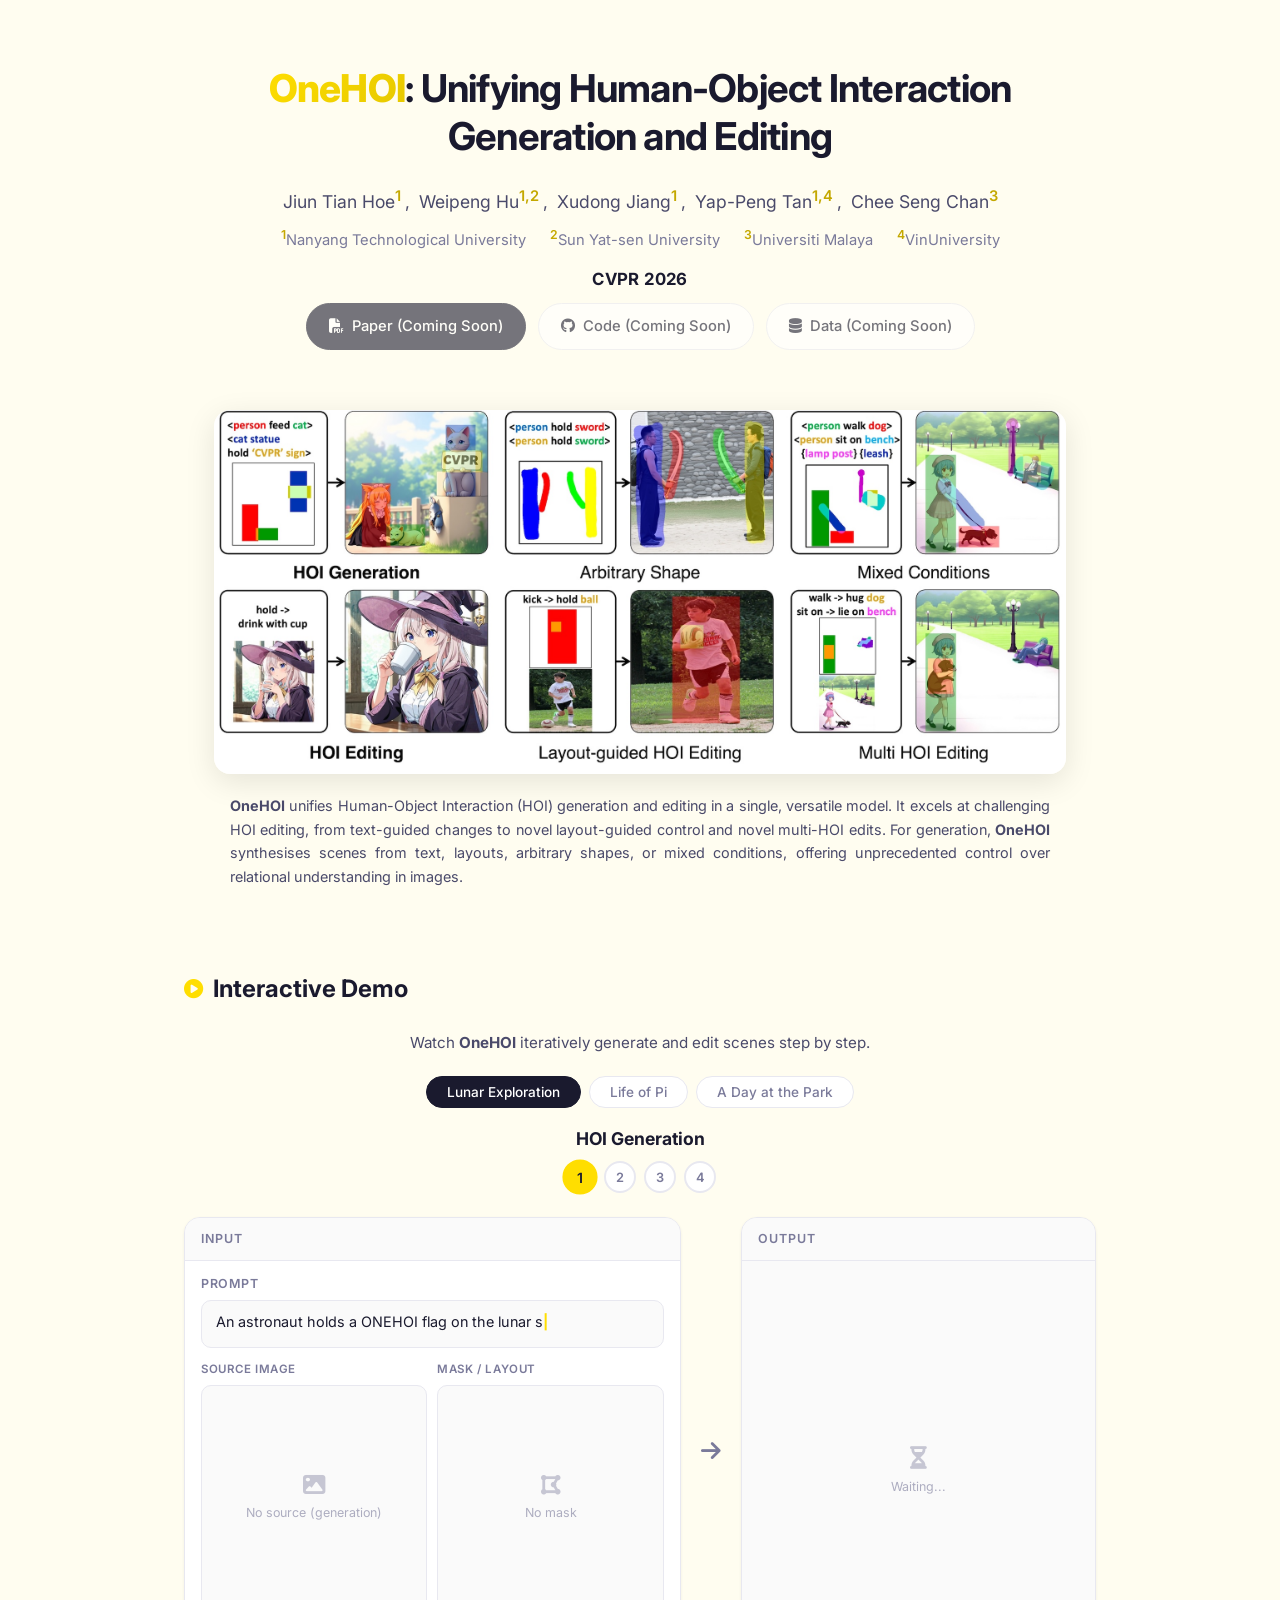
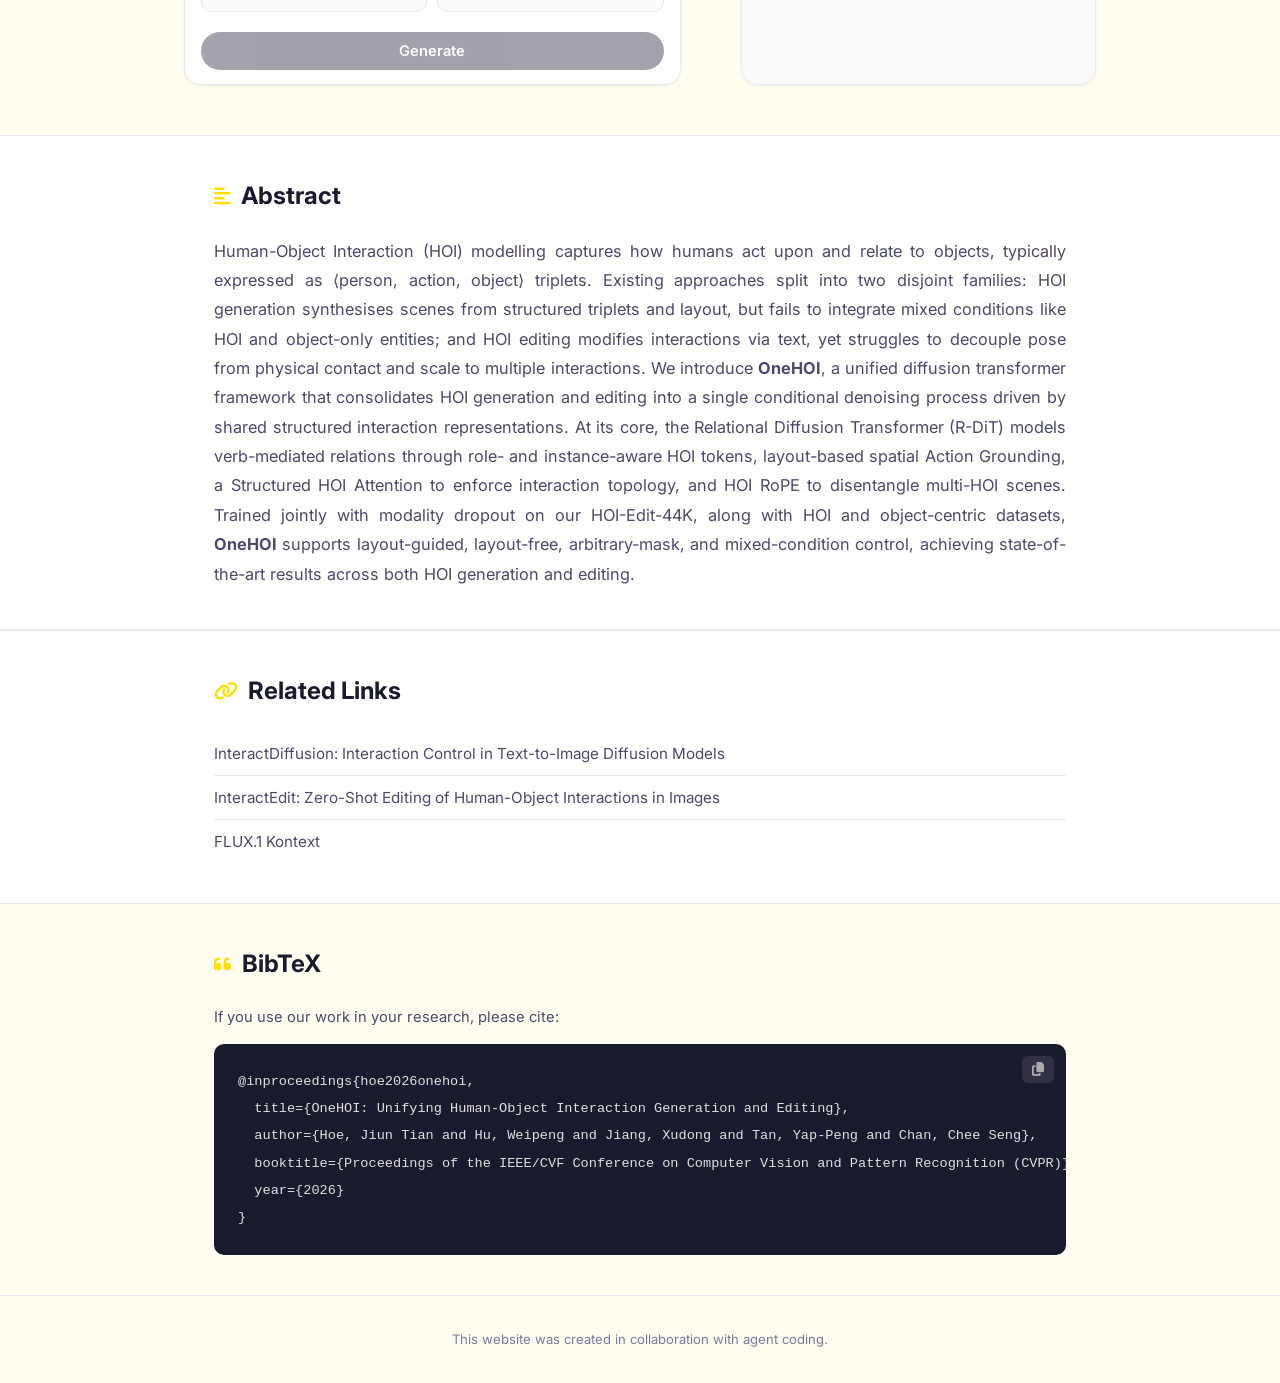
==== sites/index.html @ 9d438431 "initial website" ====
<!DOCTYPE html>
<html lang="en">

<head>
    <meta charset="UTF-8">
    <meta name="viewport" content="width=device-width, initial-scale=1.0">
    <title>OneHOI: Unifying Human-Object Interaction Generation and Editing</title>
    <meta name="description"
        content="OneHOI: A unified model for human-object interaction generation and editing, supporting text-guided changes, layout-guided control, and multi-HOI edits.">
    <link rel="stylesheet" href="style.css">
    <link rel="preconnect" href="https://fonts.googleapis.com">
    <link rel="preconnect" href="https://fonts.gstatic.com" crossorigin>
    <link href="https://fonts.googleapis.com/css2?family=Inter:wght@300;400;500;600;700&display=swap" rel="stylesheet">
    <link rel="stylesheet" href="https://cdnjs.cloudflare.com/ajax/libs/font-awesome/6.5.1/css/all.min.css">
</head>

<body>

    <header>
        <div class="container">
            <h1 class="paper-title">
                <span class="title-main">OneHOI</span>: Unifying Human-Object Interaction Generation and Editing
            </h1>

            <div class="authors">
                <span class="author"><a href="https://jiuntian.com/" target="_blank">Jiun Tian
                        Hoe</a><sup>1</sup></span>,
                <span class="author"><a href="https://scholar.google.com/citations?user=zo6ni_gAAAAJ"
                        target="_blank">Weipeng Hu</a><sup>1,2</sup></span>,
                <span class="author"><a href="https://personal.ntu.edu.sg/exdjiang/" target="_blank">Xudong
                        Jiang</a><sup>1</sup></span>,
                <span class="author"><a href="https://vinuni.edu.vn/people/tan-yap-peng/" target="_blank">Yap-Peng
                        Tan</a><sup>1,4</sup></span>,
                <span class="author"><a href="http://cs-chan.com" target="_blank">Chee Seng Chan</a><sup>3</sup></span>
            </div>

            <div class="affiliations">
                <span class="affiliation"><sup>1</sup>Nanyang Technological University</span>
                <span class="affiliation"><sup>2</sup>Sun Yat-sen University</span>
                <span class="affiliation"><sup>3</sup>Universiti Malaya</span>
                <span class="affiliation"><sup>4</sup>VinUniversity</span>
            </div>

            <div class="venue">
                <span class="venue-badge">CVPR 2026</span>
            </div>

            <div class="links">
                <a href="#" class="btn btn-primary disabled"><i class="fas fa-file-pdf"></i> Paper (Coming Soon)</a>
                <a href="#" class="btn btn-secondary disabled"><i class="fab fa-github"></i> Code (Coming Soon)</a>
                <a href="#" class="btn btn-secondary disabled"><i class="fas fa-database"></i> Data (Coming Soon)</a>
                <!-- <a href="#" class="btn btn-secondary"><i class="fab fa-youtube"></i> Video</a> -->
            </div>
        </div>
    </header>

    <main>
        <!-- Teaser -->
        <section class="teaser">
            <div class="container">
                <figure>
                    <img src="res/teaser.jpg"
                        alt="OneHOI teaser figure showing human-object interaction generation and editing capabilities">
                    <figcaption>
                        <strong>OneHOI</strong> unifies Human-Object Interaction (HOI) generation and editing in a
                        single, versatile model. It excels at challenging HOI editing, from text-guided changes to novel
                        layout-guided control and novel multi-HOI edits. For generation, <strong>OneHOI</strong>
                        synthesises scenes from text, layouts, arbitrary shapes, or mixed conditions, offering
                        unprecedented control over relational understanding in images.
                    </figcaption>
                </figure>
            </div>
        </section>

        <!-- Interactive Demo -->
        <section class="demo" id="demo">
            <div class="container">
                <h2><i class="fas fa-play-circle"></i> Interactive Demo</h2>
                <p class="demo-subtitle">Watch <strong>OneHOI</strong> iteratively generate and edit scenes step by
                    step.</p>

                <div class="demo-workflow-nav" id="demo-workflow-nav"></div>

                <div class="demo-step-label" id="demo-step-label">HOI Generation</div>
                <div class="demo-steps-nav" id="demo-steps-nav"></div>

                <div class="demo-interface">
                    <!-- Input side -->
                    <div class="demo-panel demo-input-panel">
                        <div class="demo-panel-header">Input</div>
                        <div class="demo-input-row">
                            <div class="demo-field">
                                <label>Prompt</label>
                                <div class="demo-prompt-box" id="demo-prompt"></div>
                            </div>
                        </div>
                        <div class="demo-images-row">
                            <div class="demo-img-container">
                                <label>Source Image</label>
                                <div class="demo-img-wrap">
                                    <img id="demo-source" style="display:none" alt="Source image">
                                    <div class="demo-img-overlay" id="demo-source-overlay">
                                        <i class="fas fa-image"></i>
                                        <span>No source (generation)</span>
                                    </div>
                                </div>
                            </div>
                            <div class="demo-img-container">
                                <label>Mask / Layout</label>
                                <div class="demo-img-wrap">
                                    <img id="demo-mask" style="display:none" alt="Mask">
                                    <div class="demo-img-overlay" id="demo-mask-overlay">
                                        <i class="fas fa-draw-polygon"></i>
                                        <span>No mask</span>
                                    </div>
                                </div>
                            </div>
                        </div>
                        <button class="demo-action-btn" id="demo-action-btn" disabled>Generate</button>
                    </div>

                    <!-- Arrow -->
                    <div class="demo-arrow">
                        <i class="fas fa-arrow-right"></i>
                    </div>

                    <!-- Output side -->
                    <div class="demo-panel demo-output-panel">
                        <div class="demo-panel-header">Output</div>
                        <div class="demo-output-wrap">
                            <img id="demo-output" style="display:none" alt="Generated output">
                            <div class="demo-img-overlay" id="demo-output-overlay">
                                <i class="fas fa-hourglass-half"></i>
                                <span>Waiting...</span>
                            </div>
                        </div>
                    </div>
                </div>
            </div>
        </section>

        <!-- Abstract -->
        <section class="abstract" id="abstract">
            <div class="container">
                <h2><i class="fas fa-align-left"></i> Abstract</h2>
                <p>
                    Human-Object Interaction (HOI) modelling captures how humans act upon and relate to objects,
                    typically expressed as &langle;person, action, object&rangle; triplets. Existing approaches split
                    into two disjoint families: HOI generation synthesises scenes from structured triplets and layout,
                    but fails to integrate mixed conditions like HOI and object-only entities; and HOI editing modifies
                    interactions via text, yet struggles to decouple pose from physical contact and scale to multiple
                    interactions. We introduce <strong>OneHOI</strong>, a unified diffusion transformer framework that
                    consolidates HOI generation and editing into a single conditional denoising process driven by shared
                    structured interaction representations. At its core, the Relational Diffusion Transformer (R-DiT)
                    models verb-mediated relations through role- and instance-aware HOI tokens, layout-based spatial
                    Action Grounding, a Structured HOI Attention to enforce interaction topology, and HOI RoPE to
                    disentangle multi-HOI scenes. Trained jointly with modality dropout on our HOI-Edit-44K, along with
                    HOI and object-centric datasets, <strong>OneHOI</strong> supports layout-guided, layout-free,
                    arbitrary-mask, and mixed-condition control, achieving state-of-the-art results across both HOI
                    generation and editing.
                </p>
            </div>
        </section>

        <!-- Related Links -->
        <section class="related-links" id="related-links">
            <div class="container">
                <h2><i class="fas fa-link"></i> Related Links</h2>
                <ul class="links-list">
                    <li><a href="https://jiuntian.github.io/interactdiffusion/" target="_blank">InteractDiffusion:
                            Interaction Control in Text-to-Image Diffusion Models</a></li>
                    <li><a href="https://jiuntian.github.io/interactedit/" target="_blank">InteractEdit: Zero-Shot
                            Editing of Human-Object Interactions in Images</a></li>
                    <li><a href="https://bfl.ai/models/flux-kontext" target="_blank">FLUX.1 Kontext</a></li>
                </ul>
            </div>
        </section>

        <!-- BibTeX -->
        <section class="bibtex" id="bibtex">
            <div class="container">
                <h2><i class="fas fa-quote-left"></i> BibTeX</h2>
                <p class="bibtex-prompt">If you use our work in your research, please cite:</p>
                <div class="code-block">
                    <button class="copy-btn" onclick="copyBibtex()" title="Copy to clipboard"><i
                            class="fas fa-copy"></i></button>
                    <pre><code id="bibtex-code">@inproceedings{hoe2026onehoi,
  title={OneHOI: Unifying Human-Object Interaction Generation and Editing},
  author={Hoe, Jiun Tian and Hu, Weipeng and Jiang, Xudong and Tan, Yap-Peng and Chan, Chee Seng},
  booktitle={Proceedings of the IEEE/CVF Conference on Computer Vision and Pattern Recognition (CVPR)},
  year={2026}
}</code></pre>
                </div>
            </div>
        </section>
    </main>

    <footer>
        <div class="container">
            <p>This website was created in collaboration with agent coding.</p>
        </div>
    </footer>

    <script>
        function copyBibtex() {
            const code = document.getElementById('bibtex-code').innerText;
            navigator.clipboard.writeText(code).then(() => {
                const btn = document.querySelector('.copy-btn');
                btn.innerHTML = '<i class="fas fa-check"></i>';
                setTimeout(() => {
                    btn.innerHTML = '<i class="fas fa-copy"></i>';
                }, 2000);
            });
        }
    </script>
    <script src="demo.js"></script>
</body>

</html>
---- sites/style.css ----
/* ============================================
   OneHOI - Academic Research Page Stylesheet
   ============================================ */

:root {
    --primary: #ffde00;
    --primary-light: #fff3b0;
    --secondary: #fffdf0;
    --text-primary: #1a1a2e;
    --text-secondary: #4a4a6a;
    --text-muted: #7a7a9a;
    --bg-white: #ffffff;
    --bg-light: #fafafa;
    --border: #e8e8f0;
    --shadow-sm: 0 1px 3px rgba(0, 0, 0, 0.06);
    --shadow-md: 0 4px 12px rgba(0, 0, 0, 0.08);
    --shadow-lg: 0 8px 30px rgba(0, 0, 0, 0.1);
    --radius: 10px;
    --radius-lg: 16px;
    --max-width: 900px;
    --transition: 0.25s ease;
}

/* Reset & Base */
*,
*::before,
*::after {
    margin: 0;
    padding: 0;
    box-sizing: border-box;
}

html {
    scroll-behavior: smooth;
    -webkit-font-smoothing: antialiased;
}

body {
    font-family: 'Inter', -apple-system, BlinkMacSystemFont, sans-serif;
    color: var(--text-primary);
    background: var(--secondary);
    line-height: 1.7;
    font-size: 16px;
}

.container {
    max-width: var(--max-width);
    margin: 0 auto;
    padding: 0 24px;
}

/* ============================================
   Header
   ============================================ */

header {
    text-align: center;
    padding: 64px 0 40px;
    background: var(--secondary);
}

.paper-title {
    font-size: 2.4rem;
    font-weight: 700;
    line-height: 1.25;
    color: var(--text-primary);
    margin-bottom: 24px;
    letter-spacing: -0.02em;
}

.title-main {
    color: var(--text-primary);
    background: linear-gradient(135deg, var(--primary), #e6c800);
    -webkit-background-clip: text;
    background-clip: text;
    -webkit-text-fill-color: transparent;
    font-weight: 800;
}

.authors {
    font-size: 1.1rem;
    color: var(--text-secondary);
    margin-bottom: 8px;
    font-weight: 400;
}

.author {
    display: inline-block;
    margin: 0 4px;
}

.author a {
    color: var(--text-secondary);
    text-decoration: none;
    transition: color var(--transition);
}

.author a:hover {
    color: var(--text-primary);
    text-decoration: underline;
}

.author sup {
    color: #c4a800;
    font-weight: 600;
}

.affiliations {
    font-size: 0.92rem;
    color: var(--text-muted);
    margin-bottom: 12px;
}

.affiliation {
    display: inline-block;
    margin: 0 10px;
}

.affiliation sup {
    color: #c4a800;
    font-weight: 600;
}

/* Venue */
.venue {
    margin-bottom: 10px;
}

.venue-badge {
    font-size: 1.05rem;
    font-weight: 700;
    color: var(--text-primary);
    letter-spacing: 0.02em;
}

/* Buttons */
.links {
    display: flex;
    justify-content: center;
    gap: 12px;
    flex-wrap: wrap;
}

.btn {
    display: inline-flex;
    align-items: center;
    gap: 8px;
    padding: 10px 22px;
    border-radius: 50px;
    font-size: 0.92rem;
    font-weight: 500;
    text-decoration: none;
    transition: all var(--transition);
    border: 1.5px solid transparent;
}

.btn-primary {
    background: var(--text-primary);
    color: var(--bg-white);
    border-color: var(--text-primary);
}

.btn-primary:hover {
    background: transparent;
    color: var(--text-primary);
    transform: translateY(-2px);
    box-shadow: var(--shadow-md);
}

.btn-secondary {
    background: var(--bg-white);
    color: var(--text-primary);
    border-color: var(--border);
}

.btn-secondary:hover {
    border-color: var(--primary);
    background: var(--primary-light);
    transform: translateY(-2px);
    box-shadow: var(--shadow-md);
}

.btn.disabled {
    opacity: 0.6;
    cursor: default;
    pointer-events: none;
}

/* ============================================
   Teaser
   ============================================ */

.teaser {
    padding: 20px 0 40px;
    background: var(--secondary);
}

.teaser figure {
    margin: 0;
}

.teaser img {
    width: 100%;
    border-radius: var(--radius-lg);
    box-shadow: var(--shadow-lg);
    display: block;
}

.teaser figcaption {
    margin-top: 20px;
    font-size: 0.9rem;
    color: var(--text-secondary);
    line-height: 1.65;
    text-align: justify;
    padding: 0 16px;
}

/* ============================================
   Content Sections
   ============================================ */

section {
    padding: 40px 0;
}

section h2 {
    font-size: 1.5rem;
    font-weight: 700;
    color: var(--text-primary);
    margin-bottom: 20px;
    display: flex;
    align-items: center;
    gap: 10px;
}

section h2 i {
    color: var(--primary);
    font-size: 1.2rem;
}

/* Abstract */
.abstract {
    background: var(--bg-white);
    border-top: 1px solid var(--border);
    border-bottom: 1px solid var(--border);
}

.abstract p {
    font-size: 1.02rem;
    color: var(--text-secondary);
    line-height: 1.8;
    text-align: justify;
}

/* Related Links */
.related-links {
    background: var(--bg-white);
    border-top: 1px solid var(--border);
    border-bottom: 1px solid var(--border);
}

.links-list {
    list-style: none;
    padding: 0;
}

.links-list li {
    padding: 8px 0;
    border-bottom: 1px solid var(--border);
}

.links-list li:last-child {
    border-bottom: none;
}

.links-list a {
    color: var(--text-secondary);
    text-decoration: none;
    font-size: 0.95rem;
    transition: color var(--transition);
}

.links-list a:hover {
    color: var(--text-primary);
    text-decoration: underline;
}

/* BibTeX */
.bibtex {
    background: var(--secondary);
}

.bibtex-prompt {
    font-size: 0.92rem;
    color: var(--text-secondary);
    margin-bottom: 14px;
}

.code-block {
    position: relative;
    background: var(--text-primary);
    border-radius: var(--radius);
    padding: 24px;
    overflow-x: auto;
}

.code-block pre {
    margin: 0;
}

.code-block code {
    font-family: 'SF Mono', 'Fira Code', 'Consolas', monospace;
    font-size: 0.85rem;
    color: #e0e0e0;
    line-height: 1.6;
    white-space: pre;
}

.copy-btn {
    position: absolute;
    top: 12px;
    right: 12px;
    background: rgba(255, 255, 255, 0.1);
    border: none;
    color: #aaa;
    padding: 6px 10px;
    border-radius: 6px;
    cursor: pointer;
    transition: all var(--transition);
    font-size: 0.85rem;
}

.copy-btn:hover {
    background: rgba(255, 255, 255, 0.2);
    color: var(--primary);
}

/* ============================================
   Interactive Demo
   ============================================ */

.demo {
    background: var(--secondary);
    padding: 40px 0 50px;
}

.demo .container {
    max-width: 960px;
}

.demo-subtitle {
    color: var(--text-secondary);
    font-size: 0.95rem;
    margin-bottom: 20px;
    text-align: center;
}

.demo-workflow-nav {
    display: flex;
    justify-content: center;
    gap: 8px;
    margin-bottom: 16px;
}

.demo-workflow-tab {
    padding: 7px 20px;
    border-radius: 50px;
    border: 1.5px solid var(--border);
    background: var(--bg-white);
    color: var(--text-muted);
    font-size: 0.85rem;
    font-weight: 500;
    cursor: pointer;
    transition: all var(--transition);
    font-family: inherit;
}

.demo-workflow-tab.active {
    background: var(--text-primary);
    border-color: var(--text-primary);
    color: var(--bg-white);
}

.demo-workflow-tab:hover:not(.active) {
    border-color: var(--primary);
    color: var(--text-primary);
}

.demo-step-label {
    text-align: center;
    font-size: 1.1rem;
    font-weight: 700;
    color: var(--text-primary);
    margin-bottom: 8px;
}

.demo-steps-nav {
    display: flex;
    justify-content: center;
    gap: 8px;
    margin-bottom: 24px;
}

.demo-step-dot {
    width: 32px;
    height: 32px;
    border-radius: 50%;
    border: 2px solid var(--border);
    background: var(--bg-white);
    color: var(--text-muted);
    font-size: 0.8rem;
    font-weight: 600;
    cursor: pointer;
    transition: all var(--transition);
    display: flex;
    align-items: center;
    justify-content: center;
    font-family: inherit;
}

.demo-step-dot.active {
    background: var(--primary);
    border-color: var(--primary);
    color: var(--text-primary);
    transform: scale(1.1);
}

.demo-step-dot:hover:not(.active) {
    border-color: var(--primary);
    color: var(--text-primary);
}

/* Interface layout */
.demo-interface {
    display: flex;
    gap: 16px;
    align-items: stretch;
}

.demo-panel {
    background: var(--bg-white);
    border: 1px solid var(--border);
    border-radius: var(--radius-lg);
    overflow: hidden;
    box-shadow: var(--shadow-sm);
}

.demo-input-panel {
    flex: 1.4;
    display: flex;
    flex-direction: column;
}

.demo-output-panel {
    flex: 1;
    display: flex;
    flex-direction: column;
}

.demo-panel-header {
    background: var(--bg-light);
    padding: 10px 16px;
    font-size: 0.78rem;
    font-weight: 600;
    color: var(--text-muted);
    text-transform: uppercase;
    letter-spacing: 0.08em;
    border-bottom: 1px solid var(--border);
}

/* Prompt box */
.demo-input-row {
    padding: 12px 16px;
}

.demo-field label {
    display: block;
    font-size: 0.78rem;
    font-weight: 600;
    color: var(--text-muted);
    margin-bottom: 6px;
    text-transform: uppercase;
    letter-spacing: 0.05em;
}

.demo-prompt-box {
    min-height: 48px;
    padding: 10px 14px;
    background: var(--bg-light);
    border: 1px solid var(--border);
    border-radius: var(--radius);
    font-size: 0.9rem;
    color: var(--text-primary);
    line-height: 1.5;
    position: relative;
}

.demo-prompt-box.typing::after {
    content: '|';
    animation: blink 0.6s infinite;
    color: var(--primary);
    font-weight: 700;
}

@keyframes blink {

    0%,
    100% {
        opacity: 1;
    }

    50% {
        opacity: 0;
    }
}

.hl-red {
    color: #e53e3e;
    font-weight: 600;
}

.hl-green {
    color: #38a169;
    font-weight: 600;
}

/* Image containers */
.demo-images-row {
    display: flex;
    gap: 10px;
    padding: 0 16px 12px;
    flex: 1;
}

.demo-img-container {
    flex: 1;
    display: flex;
    flex-direction: column;
}

.demo-img-container label {
    display: block;
    font-size: 0.72rem;
    font-weight: 600;
    color: var(--text-muted);
    margin-bottom: 6px;
    text-transform: uppercase;
    letter-spacing: 0.05em;
}

.demo-img-wrap {
    flex: 1;
    aspect-ratio: 1;
    background: var(--bg-light);
    border: 1px solid var(--border);
    border-radius: var(--radius);
    overflow: hidden;
    position: relative;
}

.demo-img-wrap img {
    width: 100%;
    height: 100%;
    object-fit: contain;
    display: block;
}

.demo-img-overlay {
    position: absolute;
    top: 0;
    left: 0;
    right: 0;
    bottom: 0;
    display: flex;
    flex-direction: column;
    align-items: center;
    justify-content: center;
    color: var(--text-muted);
    font-size: 0.78rem;
    gap: 6px;
}

.demo-img-overlay i {
    font-size: 1.4rem;
    opacity: 0.4;
}

.demo-img-overlay span {
    opacity: 0.6;
}

/* Action button */
.demo-action-btn {
    margin: 8px 16px 14px;
    padding: 10px 24px;
    background: var(--text-primary);
    color: var(--bg-white);
    border: none;
    border-radius: 50px;
    font-size: 0.92rem;
    font-weight: 600;
    cursor: pointer;
    transition: all var(--transition);
    font-family: inherit;
}

.demo-action-btn:disabled {
    opacity: 0.4;
    cursor: default;
}

.demo-action-btn.pulse {
    animation: pulse-btn 1.2s infinite;
    opacity: 1;
}

@keyframes pulse-btn {
    0% {
        box-shadow: 0 0 0 0 rgba(255, 222, 0, 0.6);
    }

    70% {
        box-shadow: 0 0 0 14px rgba(255, 222, 0, 0);
    }

    100% {
        box-shadow: 0 0 0 0 rgba(255, 222, 0, 0);
    }
}

.demo-action-btn.clicked {
    background: var(--primary);
    color: var(--text-primary);
    transform: scale(0.92);
    opacity: 1;
}

.demo-action-btn.done {
    background: #38a169;
    color: white;
    opacity: 1;
}

/* Arrow */
.demo-arrow {
    display: flex;
    align-items: center;
    justify-content: center;
    font-size: 1.4rem;
    color: var(--text-muted);
    padding: 0 4px;
}

/* Output */
.demo-output-wrap {
    flex: 1;
    position: relative;
    aspect-ratio: 1;
}

.demo-output-wrap img {
    width: 100%;
    height: 100%;
    object-fit: contain;
    display: block;
}

.demo-output-wrap .demo-img-overlay {
    background: var(--bg-light);
}

/* Demo responsive */
@media (max-width: 768px) {
    .demo-interface {
        flex-direction: column;
    }

    .demo-arrow {
        transform: rotate(90deg);
        padding: 8px 0;
    }

    .demo-images-row {
        flex-direction: row;
    }
}

/* ============================================
   Footer
   ============================================ */

footer {
    text-align: center;
    padding: 32px 0;
    border-top: 1px solid var(--border);
    background: var(--secondary);
}

footer p {
    font-size: 0.82rem;
    color: var(--text-muted);
}

footer a {
    color: var(--text-secondary);
    text-decoration: none;
    transition: color var(--transition);
}

footer a:hover {
    color: var(--primary);
}

/* ============================================
   Responsive
   ============================================ */

@media (max-width: 768px) {
    .paper-title {
        font-size: 1.7rem;
    }

    header {
        padding: 48px 0 32px;
    }

    .links {
        gap: 8px;
    }

    .btn {
        padding: 8px 16px;
        font-size: 0.85rem;
    }

    section {
        padding: 32px 0;
    }

    section h2 {
        font-size: 1.3rem;
    }
}

@media (max-width: 480px) {
    .paper-title {
        font-size: 1.4rem;
    }

    .authors {
        font-size: 0.95rem;
    }

    .teaser figcaption {
        font-size: 0.82rem;
        text-align: left;
    }
}
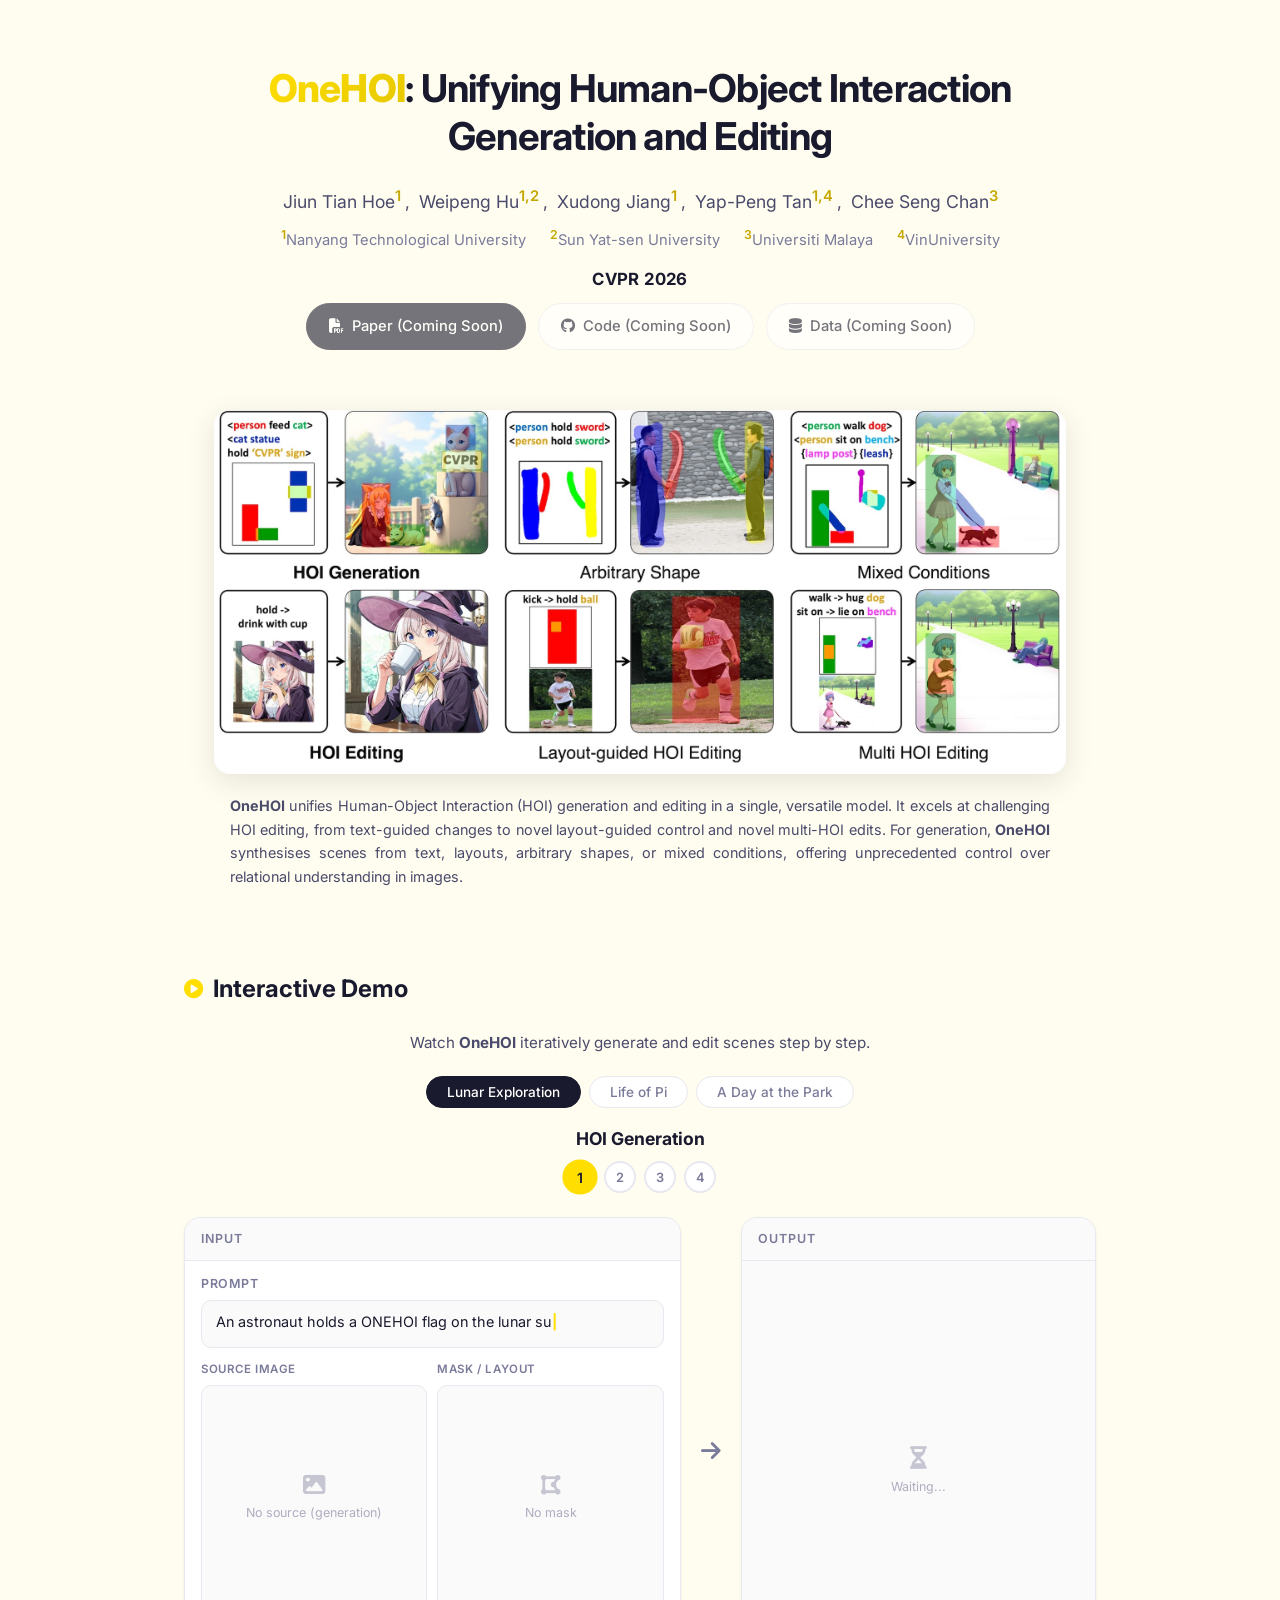
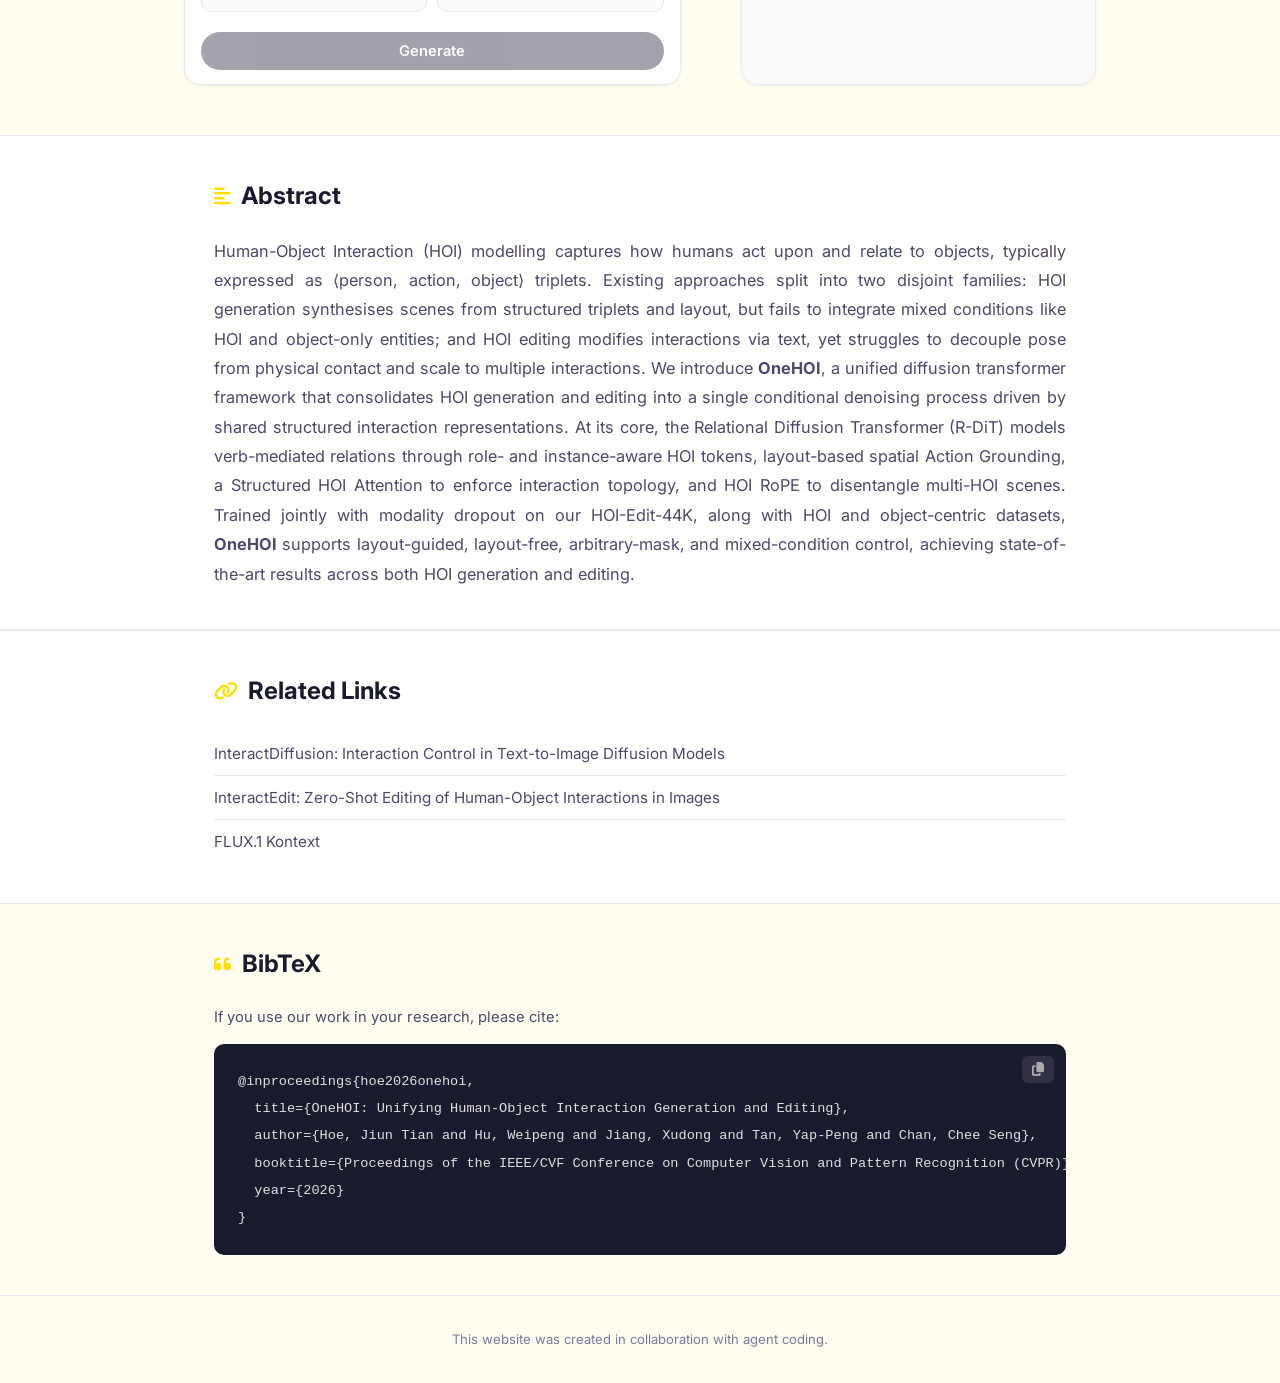
==== commit 3d64c0ea: "update readme" ====
--- a/sites/index.html
+++ b/sites/index.html
@@ -47,7 +47,7 @@
 
             <div class="links">
                 <a href="#" class="btn btn-primary disabled"><i class="fas fa-file-pdf"></i> Paper (Coming Soon)</a>
-                <a href="#" class="btn btn-secondary disabled"><i class="fab fa-github"></i> Code (Coming Soon)</a>
+                <a href="https://github.com/jiuntian/OneHOI" class="btn btn-secondary disabled"><i class="fab fa-github"></i> Code (Coming Soon)</a>
                 <a href="#" class="btn btn-secondary disabled"><i class="fas fa-database"></i> Data (Coming Soon)</a>
                 <!-- <a href="#" class="btn btn-secondary"><i class="fab fa-youtube"></i> Video</a> -->
             </div>
